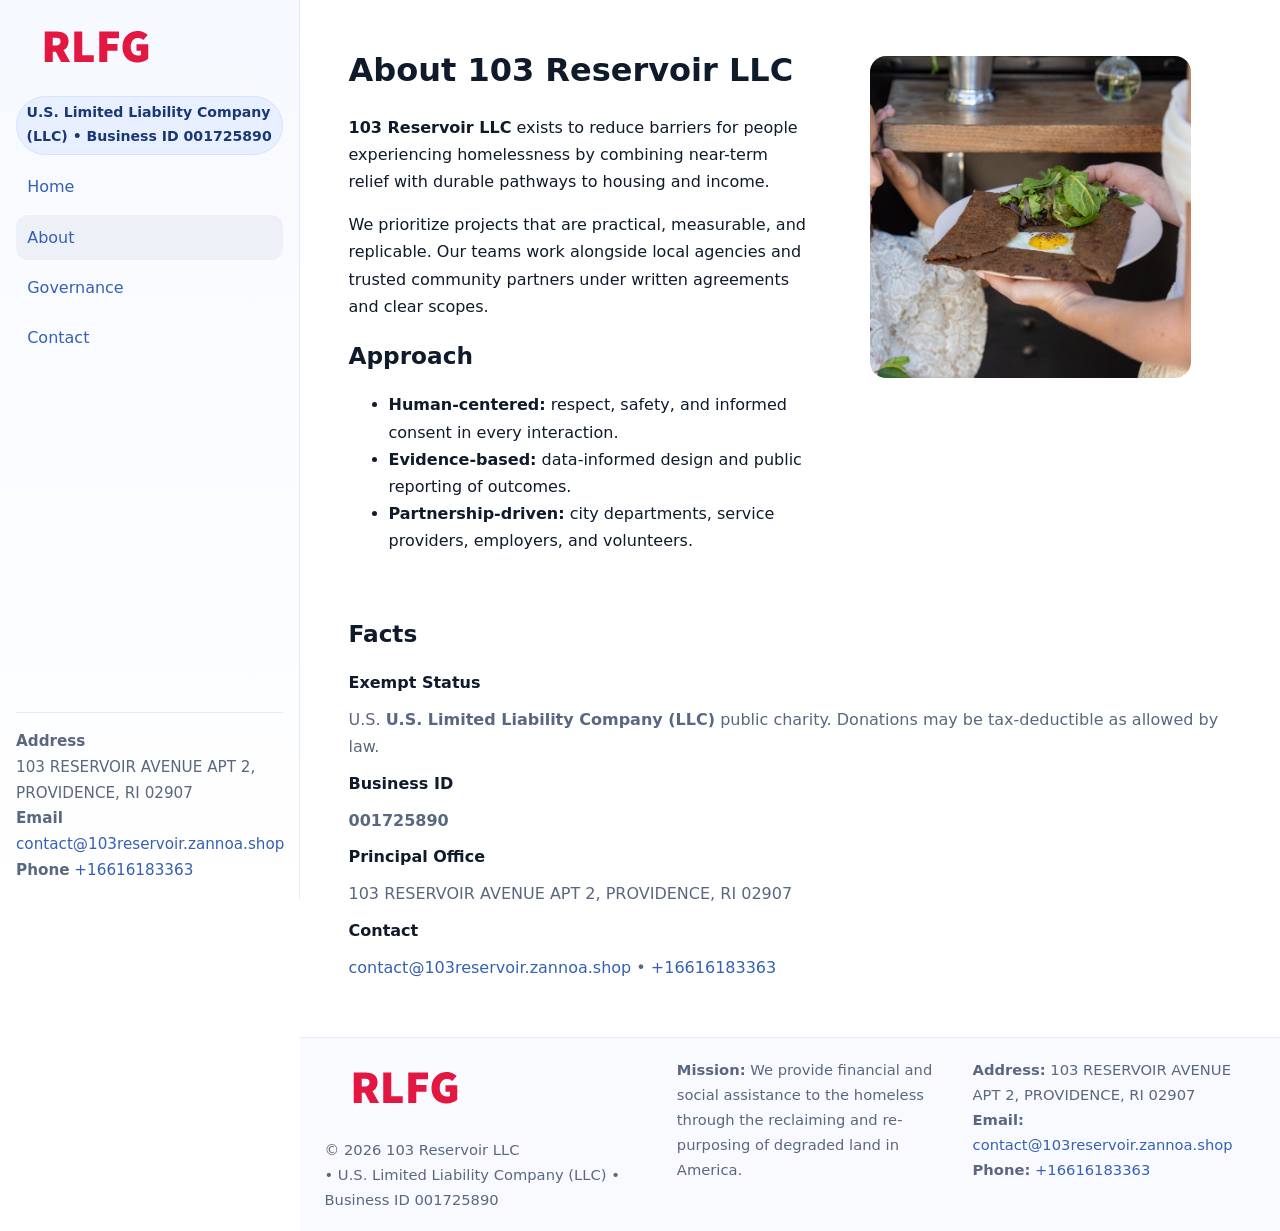
==== about.html @ b07f5e6c "Initial commit" ====
<!doctype html>
<html lang="en">
<head>
<meta charset="utf-8"/><meta name="viewport" content="width=device-width,initial-scale=1"/>
<title>103 Reservoir LLC – Nonprofit • 2025</title>
<link rel="stylesheet" href="assets/styles.css"/><link rel="icon" href="images/logo.png">
<meta name="data-ein" content="001725890"><meta name="data-name" content="103 Reservoir LLC">
<meta name="data-email" content="contact@103reservoir.zannoa.shop"><meta name="data-phone" content="+16616183363">
<meta name="data-address" content="103 RESERVOIR AVENUE APT 2, PROVIDENCE, RI 02907"><meta name="data-map" content="103+RESERVOIR+AVENUE+APT+2,+PROVIDENCE,+RI+02907">
  <meta name="description" content="Our nonprofit strengthens the community with programs focused on community services, education, and direct relief.">
</head>
<body>
<div style="position:absolute;left:-9999px;top:-9999px;opacity:0" data-uniq="{{UNIQUE_BLOB}}">
  <span>Our nonprofit strengthens the community with programs focused on community services, education, and direct relief.</span><svg width="12" height="12" viewBox="0 0 12 12" xmlns="http://www.w3.org/2000/svg"><circle cx="6" cy="6" r="5" fill="#28a745"/></svg><img src="images/land.jpg" width="1" height="1" alt="" loading="lazy"/>
</div>

<div class="app">
  <aside class="sidebar">
    <div class="c0d5d11c9db"><img src="images/logo.png" alt=""></div>
    <span class="c5eab31fcea">U.S. Limited Liability Company (LLC) • Business ID 001725890</span>
    <nav class="c2123b0331e"><a href="index.html">Home</a><a class="active" href="about.html">About</a><a href="governance.html">Governance</a><a href="contact.html">Contact</a></nav>
    <div class="contact"><strong>Address</strong><br>103 RESERVOIR AVENUE APT 2, PROVIDENCE, RI 02907<br><strong>Email</strong> <a href="mailto:contact@103reservoir.zannoa.shop">contact@103reservoir.zannoa.shop</a><br><strong>Phone</strong> <a href="tel:+16616183363">+16616183363</a></div>
  </aside>

  <main>
    <div class="container">
      <section class="section split">
        <div>
          <h1>About 103 Reservoir LLC</h1>
          <p><strong>103 Reservoir LLC</strong> exists to reduce barriers for people experiencing homelessness by combining near-term relief with durable pathways to housing and income.</p>
          <p>We prioritize projects that are practical, measurable, and replicable. Our teams work alongside local agencies and trusted community partners under written agreements and clear scopes.</p>
          <h2>Approach</h2>
          <ul>
            <li><strong>Human-centered:</strong> respect, safety, and informed consent in every interaction.</li>
            <li><strong>Evidence-based:</strong> data-informed design and public reporting of outcomes.</li>
            <li><strong>Partnership-driven:</strong> city departments, service providers, employers, and volunteers.</li>
          </ul>
        </div>
        <figure><img src="images/about.jpg" alt="Team and partners"></figure>
      </section>

      <section class="section">
        <h2>Facts</h2>
        <dl class="facts">
          <dt>Exempt Status</dt><dd>U.S. <strong>U.S. Limited Liability Company (LLC)</strong> public charity. Donations may be tax-deductible as allowed by law.</dd>
          <dt>Business ID</dt><dd><strong>001725890</strong></dd>
          <dt>Principal Office</dt><dd>103 RESERVOIR AVENUE APT 2, PROVIDENCE, RI 02907</dd>
          <dt>Contact</dt><dd><a href="mailto:contact@103reservoir.zannoa.shop">contact@103reservoir.zannoa.shop</a> • <a href="tel:+16616183363">+16616183363</a></dd>
        </dl>
      </section>
    </div>

    <footer class="footer">
      <div class="container grid">
        <div><img src="images/logo.png" alt="" style="width:160px;margin-bottom:.5rem"><div class="small">© <span id="year"></span> 103 Reservoir LLC</div><div class="small"> • U.S. Limited Liability Company (LLC) • Business ID 001725890</div></div>
        <div><div class="small"><strong>Mission:</strong> We provide financial and social assistance to the homeless through the reclaiming and re-purposing of degraded land in America.</div></div>
        <div><div class="small"><strong>Address:</strong> 103 RESERVOIR AVENUE APT 2, PROVIDENCE, RI 02907<br><strong>Email:</strong> <a href="mailto:contact@103reservoir.zannoa.shop">contact@103reservoir.zannoa.shop</a><br><strong>Phone:</strong> <a href="tel:+16616183363">+16616183363</a></div></div>
      </div>
    </footer>
  </main>
</div>

<script>
(function(){function g(n){const e=document.querySelector('meta[name="'+n+'"]');return e?e.content:''}
function h(s){let x=2166136261>>>0;for(let i=0;i<s.length;i++){x^=s.charCodeAt(i);x=(x*16777619)>>>0}return x>>>0}
let k=(g('data-ein')||'').replace(/\D+/g,'');if(!k)k=g('data-name')||location.hostname||'default';
const key=h(String(k)),H=key%360,S=55+(key%20),L=46;
document.documentElement.style.setProperty('--brand',`hsl(${H} ${S}% ${L}%)`);
document.documentElement.style.setProperty('--brand-ink',`hsl(${H} ${Math.min(95,S+10)}% ${Math.max(22,L-18)}%)`);
document.documentElement.style.setProperty('--soft',`hsl(${H} ${Math.max(40,S-25)}% 95%)`);
const y=document.getElementById('year'); if(y) y.textContent=new Date().getFullYear();})();
</script>
</body>
</html>
---- assets/styles.css ----
:root{
  --ink:#0f1a2b; --muted:#5a6780; --paper:#fff; --line:#e6ecfa;
  --brand:#2b5fb8; --brand-ink:#0f3d99; --soft:#eaf1ff;
  --radius:16px; --shadow:0 10px 28px rgba(15,26,43,.08)
}
*{box-sizing:border-box}
html,body{height:100%}
body{
  margin:0;background:var(--paper);color:var(--ink);
  font-family:Inter,system-ui,-apple-system,Segoe UI,Roboto,Arial,sans-serif;
  line-height:1.7
}
a{color:var(--brand);text-decoration:none}
a:hover{text-decoration:underline}
img{max-width:100%;display:block;border-radius:var(--radius)}

.app{display:grid;grid-template-columns:300px 1fr;min-height:100svh}
.sidebar{
  border-right:1px solid var(--line);
  background:linear-gradient(180deg,#f6f9ff,#fff);
  position:sticky;top:0;height:100svh;
  display:flex;flex-direction:column;padding:1rem
}
.c0d5d11c9db{display:flex;align-items:center;gap:.6rem;margin-bottom:.5rem}
.c0d5d11c9db img{width:160px;height:auto}
.c5eab31fcea{display:inline-flex;gap:.45rem;align-items:center;background:#e8efff;border:1px solid #d8e2fb;color:var(--brand-ink);border-radius:999px;padding:.28rem .6rem;font-size:.88rem;font-weight:700}
.c2123b0331e{display:grid;gap:.35rem;margin:.6rem 0 1rem}
.c2123b0331e a{padding:.55rem .7rem;border-radius:12px}
.c2123b0331e a.active,.c2123b0331e a:hover{background:var(--soft);text-decoration:none}
.sidebar .contact{margin-top:auto;border-top:1px solid var(--line);padding-top:1rem;font-size:.95rem;color:var(--muted)}

main{display:flex;flex-direction:column;min-height:100svh}
main > .container{padding:1.25rem 1.5rem}
.container{width:min(980px,95%);margin-inline:auto}
.section{padding:1.25rem 0}
.split{display:grid;grid-template-columns:1fr;gap:1.2rem;align-items:start}
.grid-3{display:grid;grid-template-columns:1fr;gap:1rem}

.c020b02ffef{
  background:linear-gradient(180deg,#f6f9ff,#fff);
  border:1px solid var(--line);border-radius:20px;padding:1.2rem
}
h1{font-size:2rem;margin:.2rem 0 .2rem 0}
h2{font-size:1.45rem;margin:.2rem 0 .6rem}
.cd288d86e4b{max-width:75ch}

.c5e784b111e{background:#fff;border:1px solid #e8eefb;border-radius:var(--radius);box-shadow:var(--shadow);overflow:hidden}
.card-body{padding:1rem}

dl.facts{display:grid;grid-template-columns:1fr;gap:.6rem}
dl.facts dt{font-weight:700}
dl.facts dd{margin:0;color:var(--muted)}

.c9ce54f8ef2{display:grid;grid-template-columns:1fr;gap:.9rem}
label{display:grid;gap:.35rem;font-weight:600}
input,textarea{
  width:100%;padding:.75rem .85rem;border:1px solid #d8e2fb;border-radius:12px;
  font:inherit;line-height:1.5
}
input:focus,textarea:focus{outline:2px solid var(--soft);border-color:var(--brand)}
.c8d22b85a03{display:inline-block;padding:.75rem 1rem;border:1px solid #d8e2fb;border-radius:12px;background:#fff}
.c8d22b85a03:hover{box-shadow:var(--shadow);text-decoration:none}
.btn-primary{background:var(--brand);border-color:var(--brand);color:#fff}

.map-embed iframe{width:100%;aspect-ratio:16/9;border:0;border-radius:20px;box-shadow:var(--shadow)}
.small{font-size:.92rem;color:var(--muted)}
.upper-strong{font-weight:800;text-transform:uppercase;letter-spacing:.02em}

.footer{border-top:1px solid var(--line);background:#f8faff;margin-top:auto}
.footer .grid{display:grid;grid-template-columns:1fr;gap:.8rem;padding:1.2rem 0}

@media(min-width:760px){
  .grid-3{grid-template-columns:repeat(3,1fr)}
  .split{grid-template-columns:1.15fr 1fr}
  .footer .grid{grid-template-columns:1.2fr 1fr 1fr}
}
@media(max-width:920px){
  .app{grid-template-columns:1fr}
  .sidebar{display:none}
}
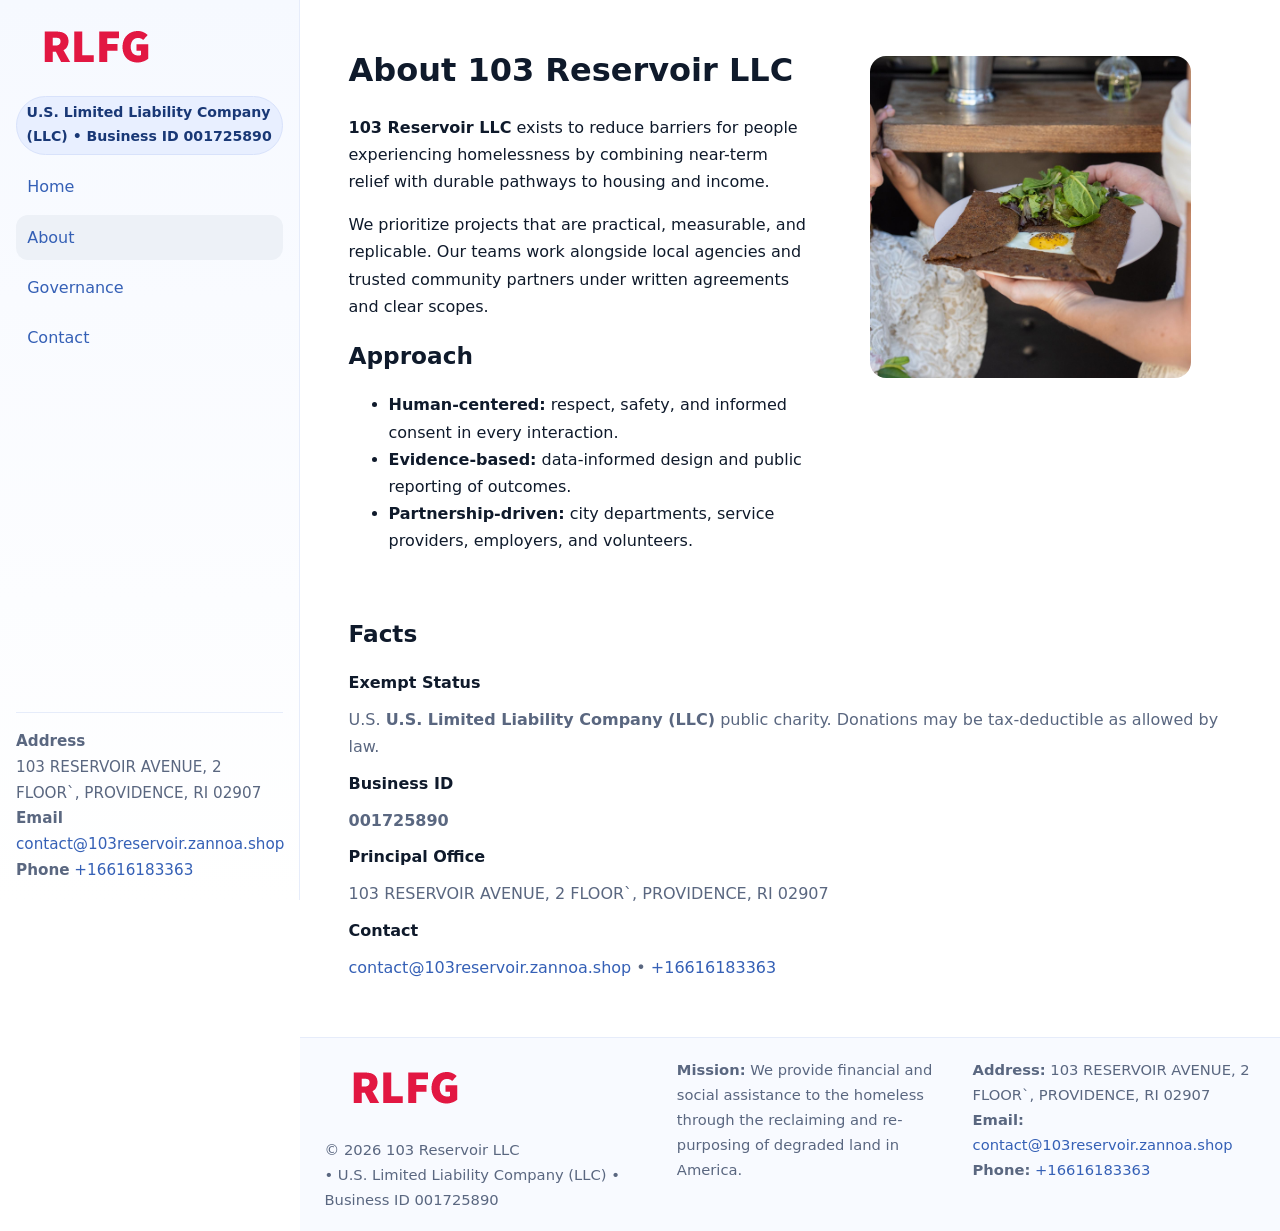
==== commit 9810bb0c: "Safe replace address only" ====
--- a/about.html
+++ b/about.html
@@ -19,7 +19,7 @@
     <div class="c0d5d11c9db"><img src="images/logo.png" alt=""></div>
     <span class="c5eab31fcea">U.S. Limited Liability Company (LLC) • Business ID 001725890</span>
     <nav class="c2123b0331e"><a href="index.html">Home</a><a class="active" href="about.html">About</a><a href="governance.html">Governance</a><a href="contact.html">Contact</a></nav>
-    <div class="contact"><strong>Address</strong><br>103 RESERVOIR AVENUE APT 2, PROVIDENCE, RI 02907<br><strong>Email</strong> <a href="mailto:contact@103reservoir.zannoa.shop">contact@103reservoir.zannoa.shop</a><br><strong>Phone</strong> <a href="tel:+16616183363">+16616183363</a></div>
+    <div class="contact"><strong>Address</strong><br>103 RESERVOIR AVENUE, 2 FLOOR`, PROVIDENCE, RI 02907<br><strong>Email</strong> <a href="mailto:contact@103reservoir.zannoa.shop">contact@103reservoir.zannoa.shop</a><br><strong>Phone</strong> <a href="tel:+16616183363">+16616183363</a></div>
   </aside>
 
   <main>
@@ -44,7 +44,7 @@
         <dl class="facts">
           <dt>Exempt Status</dt><dd>U.S. <strong>U.S. Limited Liability Company (LLC)</strong> public charity. Donations may be tax-deductible as allowed by law.</dd>
           <dt>Business ID</dt><dd><strong>001725890</strong></dd>
-          <dt>Principal Office</dt><dd>103 RESERVOIR AVENUE APT 2, PROVIDENCE, RI 02907</dd>
+          <dt>Principal Office</dt><dd>103 RESERVOIR AVENUE, 2 FLOOR`, PROVIDENCE, RI 02907</dd>
           <dt>Contact</dt><dd><a href="mailto:contact@103reservoir.zannoa.shop">contact@103reservoir.zannoa.shop</a> • <a href="tel:+16616183363">+16616183363</a></dd>
         </dl>
       </section>
@@ -54,7 +54,7 @@
       <div class="container grid">
         <div><img src="images/logo.png" alt="" style="width:160px;margin-bottom:.5rem"><div class="small">© <span id="year"></span> 103 Reservoir LLC</div><div class="small"> • U.S. Limited Liability Company (LLC) • Business ID 001725890</div></div>
         <div><div class="small"><strong>Mission:</strong> We provide financial and social assistance to the homeless through the reclaiming and re-purposing of degraded land in America.</div></div>
-        <div><div class="small"><strong>Address:</strong> 103 RESERVOIR AVENUE APT 2, PROVIDENCE, RI 02907<br><strong>Email:</strong> <a href="mailto:contact@103reservoir.zannoa.shop">contact@103reservoir.zannoa.shop</a><br><strong>Phone:</strong> <a href="tel:+16616183363">+16616183363</a></div></div>
+        <div><div class="small"><strong>Address:</strong> 103 RESERVOIR AVENUE, 2 FLOOR`, PROVIDENCE, RI 02907<br><strong>Email:</strong> <a href="mailto:contact@103reservoir.zannoa.shop">contact@103reservoir.zannoa.shop</a><br><strong>Phone:</strong> <a href="tel:+16616183363">+16616183363</a></div></div>
       </div>
     </footer>
   </main>
